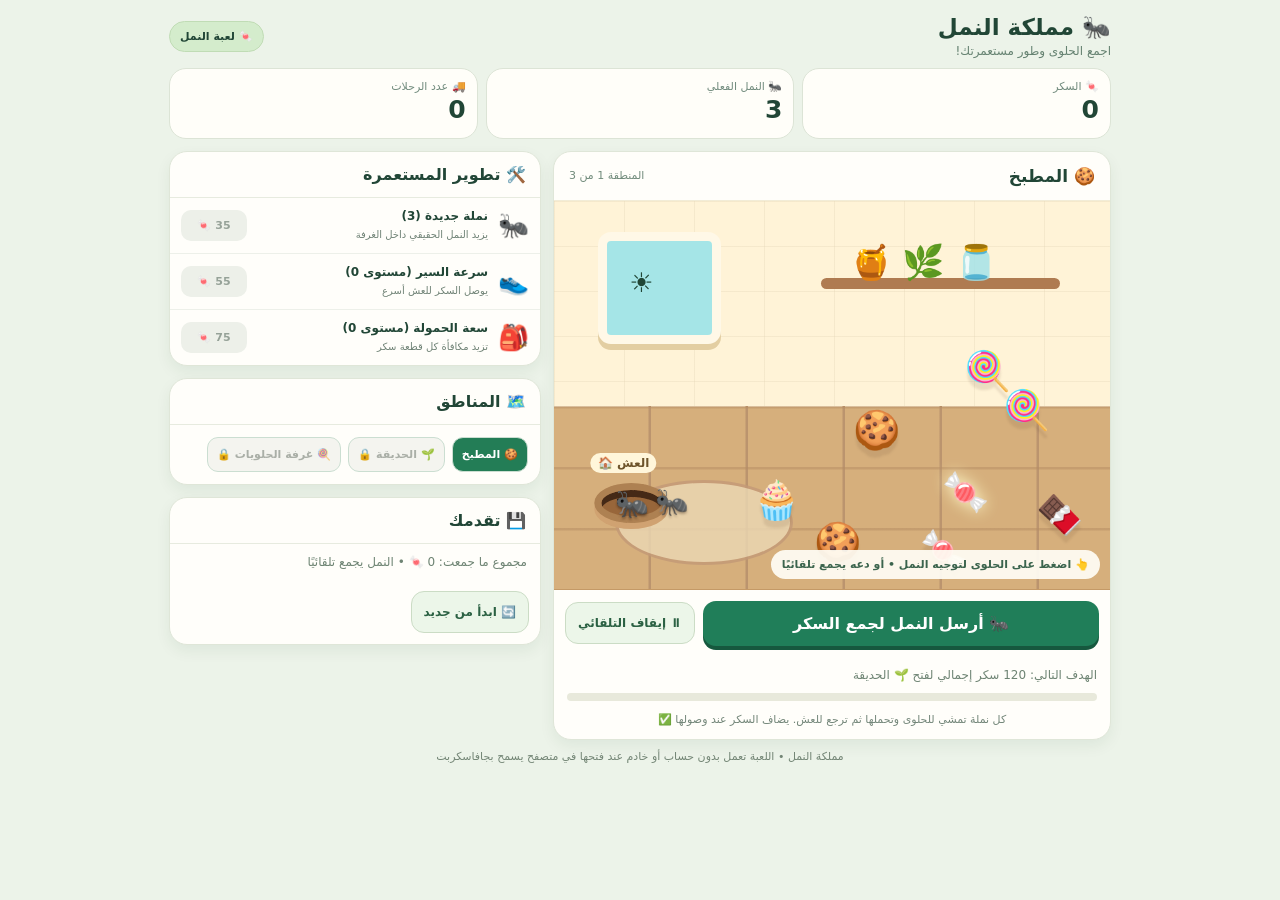
==== index.html @ 4c4f5e4e "Publish playable Ant Kingdom browser game" ====
<!doctype html><html lang="ar" dir="rtl"><head><meta charset="UTF-8"><meta name="viewport" content="width=device-width,initial-scale=1,viewport-fit=cover"><title>مملكة النمل 🐜</title>
<style>
:root{--green:#194d37;--light:#e6f2e1;--gold:#eab957}*{box-sizing:border-box}body{margin:0;background:#ecf3e9;font-family:system-ui,-apple-system,Tahoma,sans-serif;color:#214636}button{font:inherit;cursor:pointer;-webkit-tap-highlight-color:transparent}.shell{max-width:970px;margin:auto;padding:14px}.head{display:flex;justify-content:space-between;align-items:center;margin-bottom:10px;gap:10px}.head h1{font-size:23px;margin:0}.head p{margin:3px 0 0;color:#658271;font-size:12px}.tag{background:#d4eccc;border:1px solid #c0dcb5;padding:8px 10px;border-radius:99px;font-weight:800;font-size:11px}.stats{display:grid;grid-template-columns:repeat(3,1fr);gap:8px;margin-bottom:12px}.stat{border:1px solid #dce4d6;border-radius:17px;background:#fffef9;padding:11px;min-width:0}.stat small{display:block;color:#718b7d;font-size:11px}.stat b{display:block;font-size:25px;line-height:1.35;font-variant-numeric:tabular-nums}.two{display:grid;grid-template-columns:minmax(0,1.5fr) minmax(270px,1fr);gap:12px;align-items:start}.panel{background:#fffefa;border:1px solid #dfe6d8;border-radius:18px;overflow:hidden;box-shadow:0 6px 15px #163b2510}.ptitle{padding:14px 15px;display:flex;align-items:center;justify-content:space-between;gap:8px}.ptitle strong{font-size:17px}.ptitle small{font-size:11px;color:#718b7b}.stage{height:390px;position:relative;overflow:hidden;direction:ltr;background:linear-gradient(#fff3d7 0 53%,#d6af7c 53% 100%);border-top:1px solid #f2ecd7;border-bottom:1px solid #c49966;touch-action:manipulation}.tiles{position:absolute;left:0;top:0;right:0;height:53%;background-image:linear-gradient(90deg,#e4d8b85e 1px,transparent 1px),linear-gradient(#e4d8b85e 1px,transparent 1px);background-size:70px 45px}.floor{position:absolute;inset:53% 0 0;background-image:repeating-linear-gradient(0deg,transparent 0 58px,#b48b6280 59px 61px),repeating-linear-gradient(90deg,transparent 0 94px,#bb946e 95px 97px)}.window{position:absolute;left:8%;top:8%;height:29%;width:22%;background:#a5e5e7;border:9px solid #fff8e7;border-radius:13px;box-shadow:0 6px 0 #e3cea2}.window:before{content:'☀️';position:absolute;left:21%;top:28%;font-size:27px}.shelf{position:absolute;left:48%;top:20%;height:11px;width:43%;background:#af7b51;border-radius:6px}.shelf:before{content:'🍯  🌿  🫙';font-size:34px;position:absolute;bottom:7px;left:12%}.mat{position:absolute;left:11%;bottom:6%;height:22%;width:32%;border:3px solid #c39977;background:#ecd9b5;border-radius:50%;opacity:.8}.nest{position:absolute;left:8%;top:78%;width:74px;height:40px;background:#98663a;border:7px solid #ae8152;box-shadow:inset 0 7px 0 #452916,0 6px 0 #d0a271;border-radius:50%;transform:translate(-5%,-50%)}.nest:after{content:'🏠 العش';position:absolute;left:-11px;bottom:43px;background:#fff6da;border-radius:14px;padding:3px 7px;font-size:12px;white-space:nowrap;font-weight:800;color:#6d542b}.sweet{position:absolute;z-index:2;transform:translate(-50%,-50%);padding:1px;border:0;background:none;font-size:clamp(24px,5vw,38px);filter:drop-shadow(0px 7px 1px #6b4b3622);transition:opacity .2s,scale .15s;touch-action:manipulation}.sweet:active{scale:1.25}.sweet.chosen{filter:drop-shadow(0 0 8px #fffbca)}.sweet:disabled{opacity:0;pointer-events:none}.ant{position:absolute;z-index:3;font-size:27px;width:35px;height:35px;display:grid;place-items:center;pointer-events:none;transform:translate(-50%,-50%);transition:none;filter:drop-shadow(0 2px 1px #3c281b58)}.ant .cargo{position:absolute;right:-11px;top:-9px;font-size:14px}.bubble{position:absolute;z-index:4;background:#fffbe9;border:1px solid #efe0bb;color:#306b48;border-radius:99px;padding:4px 8px;font-size:11px;white-space:nowrap;font-weight:900;transform:translate(-50%,-60%);pointer-events:none;animation:rise 1.1s forwards}@keyframes rise{to{transform:translate(-50%,-50px);opacity:0}}.notice{position:absolute;bottom:10px;right:10px;z-index:4;direction:rtl;font-size:11px;font-weight:800;color:#3b644d;background:#fffdf5ed;border-radius:99px;padding:8px 11px;pointer-events:none}.fallback{position:absolute;z-index:9;top:8px;left:10px;right:10px;background:#fff5d0;border:1px solid #edbb64;padding:9px;border-radius:11px;color:#684b19;font-weight:700;font-size:12px;text-align:center}.controls{display:flex;gap:8px;align-items:center;padding:11px}.primary{border:0;border-radius:13px;background:#207e59;color:white;font-weight:900;padding:13px 17px;flex:1;box-shadow:0 4px 0 #16583e}.secondary{border:1px solid #cbdcc5;border-radius:13px;background:#ecf6e9;padding:13px 12px;font-size:12px;font-weight:900;color:#2b6143}.hint{font-size:11px;color:#738679;padding:0 12px 13px;text-align:center}.progress{height:8px;overflow:hidden;background:#e8e9db;margin:0 13px 12px;border-radius:30px}.progress>div{background:#79b660;height:100%;width:0%;transition:width .2s}.side{display:grid;gap:12px}.heading{padding:13px 14px;font-weight:900;border-bottom:1px solid #e7ebdf}.item{display:flex;align-items:center;gap:9px;border-bottom:1px solid #edf0e9;padding:11px}.item:last-child{border-bottom:0}.item .emo{width:32px;flex-shrink:0;font-size:25px}.item .info{flex:1;min-width:0}.item .info strong{display:block;font-size:12px}.item .info small{font-size:10px;color:#6f8275}.item button{border:0;border-radius:10px;padding:9px 10px;background:#f4df9d;color:#624b24;font-size:11px;font-weight:900;min-width:66px}.item button:disabled{background:#edf0e9;color:#96a298}.status{padding:11px 13px;font-size:12px;color:#6e8473}.rooms{display:flex;flex-wrap:wrap;gap:7px;padding:12px}.room{border:1px solid #cbded1;background:#f4f9ee;color:#326a48;border-radius:11px;padding:10px 9px;font-size:11px;font-weight:800}.room.active{background:#237d56;color:white}.room:disabled{background:#f4f4ef;color:#aaafa7}.toast{position:absolute;z-index:7;bottom:55px;left:50%;transform:translateX(-50%);color:white;background:#174e39;padding:10px 14px;border-radius:99px;font-weight:900;font-size:12px;opacity:0;pointer-events:none;transition:opacity .15s;white-space:nowrap}.toast.show{opacity:1}.end{margin:10px 0;text-align:center;color:#738575;font-size:11px} @media(max-width:690px){.two{grid-template-columns:1fr}.shell{padding:9px}.stage{height:365px}.stats{gap:6px}.stat b{font-size:24px}.stat{padding:10px}.head h1{font-size:20px}}
</style></head><body><div class="shell"><div class="head"><div><h1>🐜 مملكة النمل</h1><p>اجمع الحلوى وطور مستعمرتك!</p></div><span class="tag">🍬 لعبة النمل</span></div><div class="stats"><div class="stat"><small>🍬 السكر</small><b id="score">0</b></div><div class="stat"><small>🐜 النمل الفعلي</small><b id="antCount">3</b></div><div class="stat"><small>🚚 عدد الرحلات</small><b id="deliveries">0</b></div></div><div class="two"><div class="panel"><div class="ptitle"><strong id="roomTitle">🍪 المطبخ</strong><small id="region">المنطقة 1 من 3</small></div><div id="stage" class="stage"><div class="tiles"></div><div class="floor"></div><div class="window"></div><div class="shelf"></div><div class="mat"></div><div class="nest"></div><div id="fallback" class="fallback">⚠️ المعاينة تمنع تشغيل اللعبة. افتحها من موقع ويب في Safari، وليس معاينة الملفات.</div><div id="toast" class="toast"></div><div class="notice">👆 اضغط على الحلوى لتوجيه النمل • أو دعه يجمع تلقائيًا</div></div><div class="controls"><button id="gather" class="primary">🐜 أرسل النمل لجمع السكر</button><button id="autoplay" class="secondary">⏸ إيقاف التلقائي</button></div><div class="status" id="goal">الهدف: اجمع 120 سكر لفتح الحديقة</div><div class="progress"><div id="progress"></div></div><div class="hint">كل نملة تمشي للحلوى وتحملها ثم ترجع للعش. يضاف السكر عند وصولها ✅</div></div><div class="side"><div class="panel"><div class="heading">🛠️ تطوير المستعمرة</div><div id="upgrades"></div></div><div class="panel"><div class="heading">🗺️ المناطق</div><div class="rooms" id="rooms"></div></div><div class="panel"><div class="heading">💾 تقدمك</div><div class="status" id="status">ابدأ بجمع الحلوى!</div><div class="controls"><button class="secondary" id="reset">🔄 ابدأ من جديد</button></div></div></div></div><div class="end">مملكة النمل • اللعبة تعمل بدون حساب أو خادم عند فتحها في متصفح يسمح بجافاسكربت</div></div>
<script>
(function(){'use strict';
var $=id=>document.getElementById(id),stage=$('stage');$('fallback').style.display='none';
var zones=[{name:'🍪 المطبخ',goal:0,color:'#d6af7c'},{name:'🌱 الحديقة',goal:120,color:'#a9cd91'},{name:'🍭 غرفة الحلويات',goal:450,color:'#e8aab4'}];
var fresh=()=>({sugar:0,total:0,ants:3,speed:0,bag:0,deliveries:0,zone:0,unlocked:0,auto:true});
var s=fresh();try{var old=JSON.parse(localStorage.getItem('ant-kingdom-live-v5')||'null');if(old && old.ants>=3){s=Object.assign(fresh(),old);s.ants=Math.max(3,Math.min(12,s.ants));s.zone=Math.min(2,s.zone);s.unlocked=Math.min(2,s.unlocked)}}catch(e){}
var ants=[],candies=[],last=0,saveClock=0,autoclock=0;var spots=[[74,75],[58,59],[85,54],[40,77],[70,90],[91,81],[51,88],[78,44]];
function save(){try{localStorage.setItem('ant-kingdom-live-v5',JSON.stringify(s))}catch(e){}}
function number(n){return Math.floor(n).toLocaleString('en-US')}
function toast(t){var p=$('toast');p.textContent=t;p.classList.add('show');clearTimeout(window.antToast);window.antToast=setTimeout(()=>p.classList.remove('show'),1500)}
function pop(t,x,y){var el=document.createElement('span');el.className='bubble';el.textContent=t;el.style.left=x+'%';el.style.top=y+'%';stage.appendChild(el);setTimeout(()=>el.remove(),1100)}
function newAnt(){var node=document.createElement('div');node.className='ant';node.innerHTML='<span>🐜</span><span class="cargo"></span>';stage.appendChild(node);return {x:14,y:78,phase:'idle',f:null,node:node}}
function ensureAnts(){while(ants.length<s.ants)ants.push(newAnt());while(ants.length>s.ants)ants.pop().node.remove()}
function newCandies(){candies.forEach(c=>c.node.remove());candies=[];spots.forEach((p,i)=>{var node=document.createElement('button');node.type='button';node.className='sweet';node.textContent=['🍬','🍪','🍭','🧁','🍬','🍫','🍪','🍭'][i];node.style.left=p[0]+'%';node.style.top=p[1]+'%';node.setAttribute('aria-label','اجمع الحلوى '+(i+1));stage.appendChild(node);var c={x:p[0],y:p[1],node:node,stock:true,busy:false,respawn:0,value:[9,11,13,16,8,14,12,16][i]};candies.push(c);node.addEventListener('click',()=>send(c))})}
function reward(c){return Math.round(c.value*(1+s.bag*.35)*(1+s.zone*.7))}
function send(c){if(!c.stock||c.busy)return false;var a=ants.find(a=>a.phase==='idle');if(!a){toast('🐜 النمل مشغول، انتظر رجوعه');return false}c.busy=true;a.f=c;a.phase='to';c.node.classList.add('chosen');return true}
function sendOne(){var free=candies.filter(c=>c.stock&&!c.busy);if(!free.length){toast('⏳ انتظر ظهور حلوى جديدة');return}if(!send(free[Math.floor(Math.random()*free.length)]))return;toast('🐜 النملة انطلقت للحلوى')}
function move(a,x,y,dt){var dx=x-a.x,dy=y-a.y,dist=Math.hypot(dx,dy),speed=(19+s.speed*6)*dt;if(dist<=speed){a.x=x;a.y=y;return true}a.x+=dx/dist*speed;a.y+=dy/dist*speed;return false}
function redraw(){ants.forEach(a=>{a.node.style.left=a.x+'%';a.node.style.top=a.y+'%';a.node.querySelector('.cargo').textContent=a.phase==='back'?'🍬':''});$('score').textContent=number(s.sugar);$('antCount').textContent=number(ants.length);$('deliveries').textContent=number(s.deliveries)}
var upgradeDefs=[{id:'worker',icon:'🐜',name:'نملة جديدة',desc:'يزيد النمل الحقيقي داخل الغرفة',cost:35},{id:'speed',icon:'👟',name:'سرعة السير',desc:'يوصل السكر للعش أسرع',cost:55},{id:'bag',icon:'🎒',name:'سعة الحمولة',desc:'تزيد مكافأة كل قطعة سكر',cost:75}];
function cost(u){var level=u.id==='worker'?s.ants-3:s[u.id];return Math.round(u.cost*Math.pow(1.62,level))}
function hud(){redraw();$('roomTitle').textContent=zones[s.zone].name;$('region').textContent='المنطقة '+(s.zone+1)+' من 3';var target=zones[s.unlocked+1];$('goal').textContent=target?'الهدف التالي: '+number(target.goal)+' سكر إجمالي لفتح '+target.name:'🏆 فتحت كل المناطق!';$('progress').style.width=target?Math.min(100,s.total/target.goal*100)+'%':'100%';$('autoplay').textContent=s.auto?'⏸ إيقاف التلقائي':'▶️ تشغيل التلقائي';$('status').textContent='مجموع ما جمعت: '+number(s.total)+' 🍬 • '+(s.auto?'النمل يجمع تلقائيًا':'التحكم يدوي');$('upgrades').innerHTML=upgradeDefs.map(u=>{var p=cost(u),disabled=s.sugar<p||(u.id==='worker'&&s.ants>=12);return '<div class="item"><span class="emo">'+u.icon+'</span><div class="info"><strong>'+u.name+(u.id==='worker'?' ('+s.ants+')':' (مستوى '+s[u.id]+')')+'</strong><small>'+u.desc+'</small></div><button data-up="'+u.id+'" '+(disabled?'disabled':'')+'>'+number(p)+' 🍬</button></div>'}).join('');$('rooms').innerHTML=zones.map((z,i)=>'<button class="room '+(s.zone===i?'active':'')+'" data-zone="'+i+'" '+(i>s.unlocked?'disabled':'')+'>'+z.name+(i>s.unlocked?' 🔒':'')+'</button>').join('')}
$('upgrades').addEventListener('click',function(e){var b=e.target.closest('[data-up]');if(!b)return;var u=upgradeDefs.find(x=>x.id===b.dataset.up),p=cost(u);if(s.sugar<p)return;s.sugar-=p;if(u.id==='worker'){s.ants++;ensureAnts()}else s[u.id]++;toast('✅ تم شراء '+u.name);hud();save()});
$('rooms').addEventListener('click',function(e){var b=e.target.closest('[data-zone]');if(!b)return;var i=Number(b.dataset.zone);if(i>s.unlocked)return;s.zone=i;var wall=zones[i].color;stage.style.background='linear-gradient(#fff3d7 0 53%,'+wall+' 53% 100%)';newCandies();ants.forEach(a=>{a.phase='idle';a.f=null;a.x=14;a.y=78});toast('📍 وصلت '+zones[i].name);hud();save()});
$('gather').addEventListener('click',sendOne);$('autoplay').addEventListener('click',()=>{s.auto=!s.auto;hud();save()});$('reset').addEventListener('click',()=>{if(!confirm('تبغى تبدأ لعبة جديدة وتحذف التقدم؟'))return;s=fresh();ensureAnts();newCandies();hud();save()});
function frame(t){var dt=last?Math.min(.05,(t-last)/1000):0;last=t;autoclock+=dt;saveClock+=dt;if(s.auto&&autoclock>.66){autoclock=0;var a=ants.find(a=>a.phase==='idle'),c=candies.find(c=>c.stock&&!c.busy);if(a&&c)send(c)}candies.forEach(c=>{if(c.respawn>0){c.respawn-=dt;if(c.respawn<=0){c.stock=true;c.busy=false;c.node.disabled=false;c.node.classList.remove('chosen')}}});ants.forEach(a=>{if(a.phase==='to'){if(move(a,a.f.x,a.f.y,dt)){a.phase='back';a.f.stock=false;a.f.node.disabled=true;a.f.node.classList.remove('chosen')}}else if(a.phase==='back'){if(move(a,14,78,dt)){var c=a.f,pts=reward(c);s.sugar+=pts;s.total+=pts;s.deliveries++;c.busy=false;c.respawn=2.4;a.f=null;a.phase='idle';pop('+'+pts+' 🍬',16,69);if(s.unlocked<2 && s.total>=zones[s.unlocked+1].goal){s.unlocked++;toast('🎉 منطقة جديدة انفتحت!')}hud();save()}}});redraw();if(saveClock>6){save();saveClock=0}requestAnimationFrame(frame)}
ensureAnts();newCandies();hud();requestAnimationFrame(frame);
window.AntGame={state:()=>Object.assign({},s,{visibleAnts:ants.length}),dispatch:sendOne,grant:n=>{s.sugar+=n;s.total+=n;while(s.unlocked<2&&s.total>=zones[s.unlocked+1].goal)s.unlocked++;hud()}};
})();
</script></body></html>
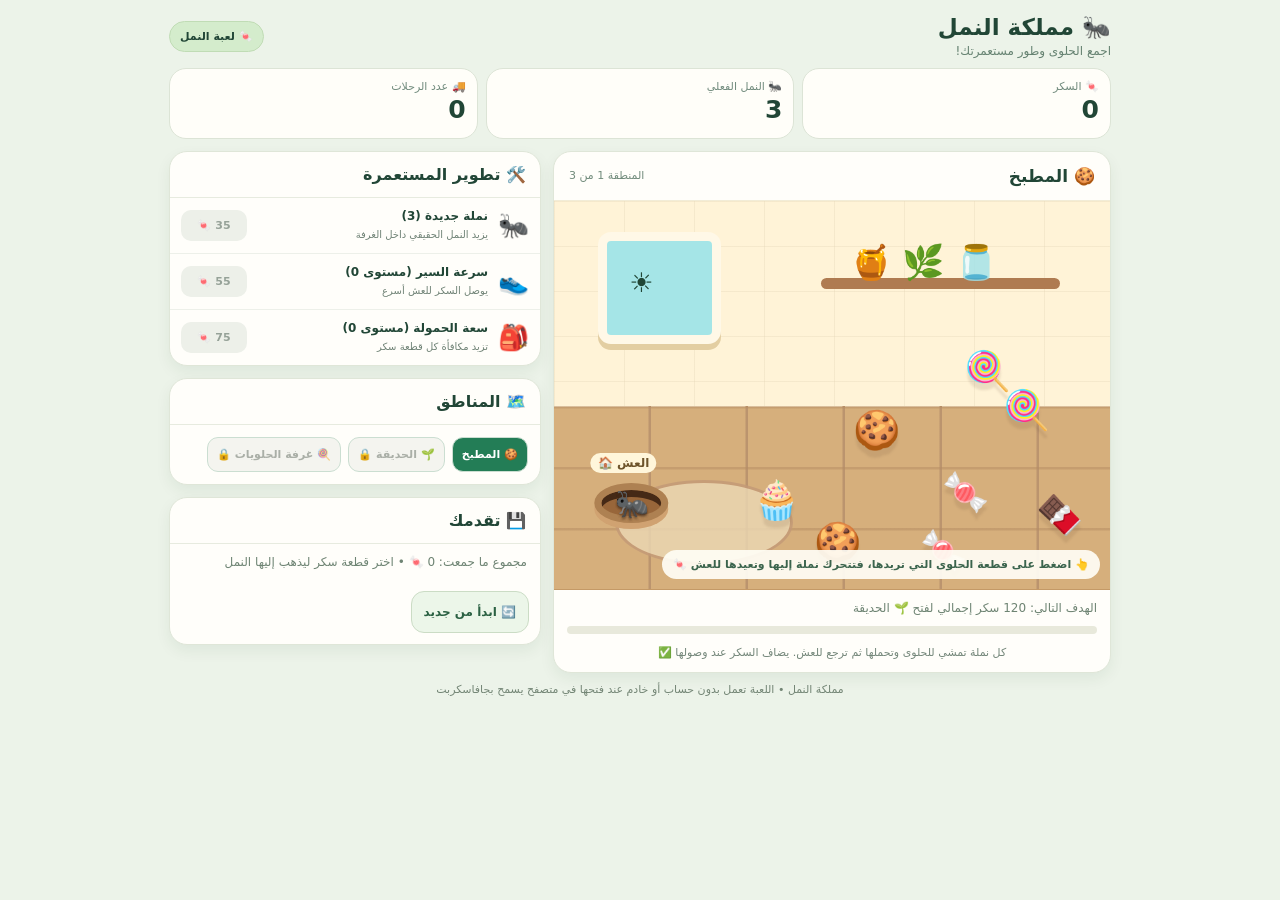
==== commit 049fb351: "Make ant collection tap-to-select only; remove manual and autoplay buttons" ====
--- a/index.html
+++ b/index.html
@@ -1,14 +1,15 @@
 <!doctype html><html lang="ar" dir="rtl"><head><meta charset="UTF-8"><meta name="viewport" content="width=device-width,initial-scale=1,viewport-fit=cover"><title>مملكة النمل 🐜</title>
 <style>
 :root{--green:#194d37;--light:#e6f2e1;--gold:#eab957}*{box-sizing:border-box}body{margin:0;background:#ecf3e9;font-family:system-ui,-apple-system,Tahoma,sans-serif;color:#214636}button{font:inherit;cursor:pointer;-webkit-tap-highlight-color:transparent}.shell{max-width:970px;margin:auto;padding:14px}.head{display:flex;justify-content:space-between;align-items:center;margin-bottom:10px;gap:10px}.head h1{font-size:23px;margin:0}.head p{margin:3px 0 0;color:#658271;font-size:12px}.tag{background:#d4eccc;border:1px solid #c0dcb5;padding:8px 10px;border-radius:99px;font-weight:800;font-size:11px}.stats{display:grid;grid-template-columns:repeat(3,1fr);gap:8px;margin-bottom:12px}.stat{border:1px solid #dce4d6;border-radius:17px;background:#fffef9;padding:11px;min-width:0}.stat small{display:block;color:#718b7d;font-size:11px}.stat b{display:block;font-size:25px;line-height:1.35;font-variant-numeric:tabular-nums}.two{display:grid;grid-template-columns:minmax(0,1.5fr) minmax(270px,1fr);gap:12px;align-items:start}.panel{background:#fffefa;border:1px solid #dfe6d8;border-radius:18px;overflow:hidden;box-shadow:0 6px 15px #163b2510}.ptitle{padding:14px 15px;display:flex;align-items:center;justify-content:space-between;gap:8px}.ptitle strong{font-size:17px}.ptitle small{font-size:11px;color:#718b7b}.stage{height:390px;position:relative;overflow:hidden;direction:ltr;background:linear-gradient(#fff3d7 0 53%,#d6af7c 53% 100%);border-top:1px solid #f2ecd7;border-bottom:1px solid #c49966;touch-action:manipulation}.tiles{position:absolute;left:0;top:0;right:0;height:53%;background-image:linear-gradient(90deg,#e4d8b85e 1px,transparent 1px),linear-gradient(#e4d8b85e 1px,transparent 1px);background-size:70px 45px}.floor{position:absolute;inset:53% 0 0;background-image:repeating-linear-gradient(0deg,transparent 0 58px,#b48b6280 59px 61px),repeating-linear-gradient(90deg,transparent 0 94px,#bb946e 95px 97px)}.window{position:absolute;left:8%;top:8%;height:29%;width:22%;background:#a5e5e7;border:9px solid #fff8e7;border-radius:13px;box-shadow:0 6px 0 #e3cea2}.window:before{content:'☀️';position:absolute;left:21%;top:28%;font-size:27px}.shelf{position:absolute;left:48%;top:20%;height:11px;width:43%;background:#af7b51;border-radius:6px}.shelf:before{content:'🍯  🌿  🫙';font-size:34px;position:absolute;bottom:7px;left:12%}.mat{position:absolute;left:11%;bottom:6%;height:22%;width:32%;border:3px solid #c39977;background:#ecd9b5;border-radius:50%;opacity:.8}.nest{position:absolute;left:8%;top:78%;width:74px;height:40px;background:#98663a;border:7px solid #ae8152;box-shadow:inset 0 7px 0 #452916,0 6px 0 #d0a271;border-radius:50%;transform:translate(-5%,-50%)}.nest:after{content:'🏠 العش';position:absolute;left:-11px;bottom:43px;background:#fff6da;border-radius:14px;padding:3px 7px;font-size:12px;white-space:nowrap;font-weight:800;color:#6d542b}.sweet{position:absolute;z-index:2;transform:translate(-50%,-50%);padding:1px;border:0;background:none;font-size:clamp(24px,5vw,38px);filter:drop-shadow(0px 7px 1px #6b4b3622);transition:opacity .2s,scale .15s;touch-action:manipulation}.sweet:active{scale:1.25}.sweet.chosen{filter:drop-shadow(0 0 8px #fffbca)}.sweet:disabled{opacity:0;pointer-events:none}.ant{position:absolute;z-index:3;font-size:27px;width:35px;height:35px;display:grid;place-items:center;pointer-events:none;transform:translate(-50%,-50%);transition:none;filter:drop-shadow(0 2px 1px #3c281b58)}.ant .cargo{position:absolute;right:-11px;top:-9px;font-size:14px}.bubble{position:absolute;z-index:4;background:#fffbe9;border:1px solid #efe0bb;color:#306b48;border-radius:99px;padding:4px 8px;font-size:11px;white-space:nowrap;font-weight:900;transform:translate(-50%,-60%);pointer-events:none;animation:rise 1.1s forwards}@keyframes rise{to{transform:translate(-50%,-50px);opacity:0}}.notice{position:absolute;bottom:10px;right:10px;z-index:4;direction:rtl;font-size:11px;font-weight:800;color:#3b644d;background:#fffdf5ed;border-radius:99px;padding:8px 11px;pointer-events:none}.fallback{position:absolute;z-index:9;top:8px;left:10px;right:10px;background:#fff5d0;border:1px solid #edbb64;padding:9px;border-radius:11px;color:#684b19;font-weight:700;font-size:12px;text-align:center}.controls{display:flex;gap:8px;align-items:center;padding:11px}.primary{border:0;border-radius:13px;background:#207e59;color:white;font-weight:900;padding:13px 17px;flex:1;box-shadow:0 4px 0 #16583e}.secondary{border:1px solid #cbdcc5;border-radius:13px;background:#ecf6e9;padding:13px 12px;font-size:12px;font-weight:900;color:#2b6143}.hint{font-size:11px;color:#738679;padding:0 12px 13px;text-align:center}.progress{height:8px;overflow:hidden;background:#e8e9db;margin:0 13px 12px;border-radius:30px}.progress>div{background:#79b660;height:100%;width:0%;transition:width .2s}.side{display:grid;gap:12px}.heading{padding:13px 14px;font-weight:900;border-bottom:1px solid #e7ebdf}.item{display:flex;align-items:center;gap:9px;border-bottom:1px solid #edf0e9;padding:11px}.item:last-child{border-bottom:0}.item .emo{width:32px;flex-shrink:0;font-size:25px}.item .info{flex:1;min-width:0}.item .info strong{display:block;font-size:12px}.item .info small{font-size:10px;color:#6f8275}.item button{border:0;border-radius:10px;padding:9px 10px;background:#f4df9d;color:#624b24;font-size:11px;font-weight:900;min-width:66px}.item button:disabled{background:#edf0e9;color:#96a298}.status{padding:11px 13px;font-size:12px;color:#6e8473}.rooms{display:flex;flex-wrap:wrap;gap:7px;padding:12px}.room{border:1px solid #cbded1;background:#f4f9ee;color:#326a48;border-radius:11px;padding:10px 9px;font-size:11px;font-weight:800}.room.active{background:#237d56;color:white}.room:disabled{background:#f4f4ef;color:#aaafa7}.toast{position:absolute;z-index:7;bottom:55px;left:50%;transform:translateX(-50%);color:white;background:#174e39;padding:10px 14px;border-radius:99px;font-weight:900;font-size:12px;opacity:0;pointer-events:none;transition:opacity .15s;white-space:nowrap}.toast.show{opacity:1}.end{margin:10px 0;text-align:center;color:#738575;font-size:11px} @media(max-width:690px){.two{grid-template-columns:1fr}.shell{padding:9px}.stage{height:365px}.stats{gap:6px}.stat b{font-size:24px}.stat{padding:10px}.head h1{font-size:20px}}
-</style></head><body><div class="shell"><div class="head"><div><h1>🐜 مملكة النمل</h1><p>اجمع الحلوى وطور مستعمرتك!</p></div><span class="tag">🍬 لعبة النمل</span></div><div class="stats"><div class="stat"><small>🍬 السكر</small><b id="score">0</b></div><div class="stat"><small>🐜 النمل الفعلي</small><b id="antCount">3</b></div><div class="stat"><small>🚚 عدد الرحلات</small><b id="deliveries">0</b></div></div><div class="two"><div class="panel"><div class="ptitle"><strong id="roomTitle">🍪 المطبخ</strong><small id="region">المنطقة 1 من 3</small></div><div id="stage" class="stage"><div class="tiles"></div><div class="floor"></div><div class="window"></div><div class="shelf"></div><div class="mat"></div><div class="nest"></div><div id="fallback" class="fallback">⚠️ المعاينة تمنع تشغيل اللعبة. افتحها من موقع ويب في Safari، وليس معاينة الملفات.</div><div id="toast" class="toast"></div><div class="notice">👆 اضغط على الحلوى لتوجيه النمل • أو دعه يجمع تلقائيًا</div></div><div class="controls"><button id="gather" class="primary">🐜 أرسل النمل لجمع السكر</button><button id="autoplay" class="secondary">⏸ إيقاف التلقائي</button></div><div class="status" id="goal">الهدف: اجمع 120 سكر لفتح الحديقة</div><div class="progress"><div id="progress"></div></div><div class="hint">كل نملة تمشي للحلوى وتحملها ثم ترجع للعش. يضاف السكر عند وصولها ✅</div></div><div class="side"><div class="panel"><div class="heading">🛠️ تطوير المستعمرة</div><div id="upgrades"></div></div><div class="panel"><div class="heading">🗺️ المناطق</div><div class="rooms" id="rooms"></div></div><div class="panel"><div class="heading">💾 تقدمك</div><div class="status" id="status">ابدأ بجمع الحلوى!</div><div class="controls"><button class="secondary" id="reset">🔄 ابدأ من جديد</button></div></div></div></div><div class="end">مملكة النمل • اللعبة تعمل بدون حساب أو خادم عند فتحها في متصفح يسمح بجافاسكربت</div></div>
+</style></head><body><div class="shell"><div class="head"><div><h1>🐜 مملكة النمل</h1><p>اجمع الحلوى وطور مستعمرتك!</p></div><span class="tag">🍬 لعبة النمل</span></div><div class="stats"><div class="stat"><small>🍬 السكر</small><b id="score">0</b></div><div class="stat"><small>🐜 النمل الفعلي</small><b id="antCount">3</b></div><div class="stat"><small>🚚 عدد الرحلات</small><b id="deliveries">0</b></div></div><div class="two"><div class="panel"><div class="ptitle"><strong id="roomTitle">🍪 المطبخ</strong><small id="region">المنطقة 1 من 3</small></div><div id="stage" class="stage"><div class="tiles"></div><div class="floor"></div><div class="window"></div><div class="shelf"></div><div class="mat"></div><div class="nest"></div><div id="fallback" class="fallback">⚠️ المعاينة تمنع تشغيل اللعبة. افتحها من موقع ويب في Safari، وليس معاينة الملفات.</div><div id="toast" class="toast"></div><div class="notice">👆 اضغط على قطعة الحلوى التي تريدها، فتتحرك نملة إليها وتعيدها للعش 🍬</div></div><div class="status" id="goal">الهدف: اجمع 120 سكر لفتح الحديقة</div><div class="progress"><div id="progress"></div></div><div class="hint">كل نملة تمشي للحلوى وتحملها ثم ترجع للعش. يضاف السكر عند وصولها ✅</div></div><div class="side"><div class="panel"><div class="heading">🛠️ تطوير المستعمرة</div><div id="upgrades"></div></div><div class="panel"><div class="heading">🗺️ المناطق</div><div class="rooms" id="rooms"></div></div><div class="panel"><div class="heading">💾 تقدمك</div><div class="status" id="status">ابدأ بجمع الحلوى!</div><div class="controls"><button class="secondary" id="reset">🔄 ابدأ من جديد</button></div></div></div></div><div class="end">مملكة النمل • اللعبة تعمل بدون حساب أو خادم عند فتحها في متصفح يسمح بجافاسكربت</div></div>
 <script>
 (function(){'use strict';
 var $=id=>document.getElementById(id),stage=$('stage');$('fallback').style.display='none';
 var zones=[{name:'🍪 المطبخ',goal:0,color:'#d6af7c'},{name:'🌱 الحديقة',goal:120,color:'#a9cd91'},{name:'🍭 غرفة الحلويات',goal:450,color:'#e8aab4'}];
-var fresh=()=>({sugar:0,total:0,ants:3,speed:0,bag:0,deliveries:0,zone:0,unlocked:0,auto:true});
+var fresh=()=>({sugar:0,total:0,ants:3,speed:0,bag:0,deliveries:0,zone:0,unlocked:0,auto:false});
 var s=fresh();try{var old=JSON.parse(localStorage.getItem('ant-kingdom-live-v5')||'null');if(old && old.ants>=3){s=Object.assign(fresh(),old);s.ants=Math.max(3,Math.min(12,s.ants));s.zone=Math.min(2,s.zone);s.unlocked=Math.min(2,s.unlocked)}}catch(e){}
-var ants=[],candies=[],last=0,saveClock=0,autoclock=0;var spots=[[74,75],[58,59],[85,54],[40,77],[70,90],[91,81],[51,88],[78,44]];
+s.auto=false;
+var ants=[],candies=[],last=0,saveClock=0;var spots=[[74,75],[58,59],[85,54],[40,77],[70,90],[91,81],[51,88],[78,44]];
 function save(){try{localStorage.setItem('ant-kingdom-live-v5',JSON.stringify(s))}catch(e){}}
 function number(n){return Math.floor(n).toLocaleString('en-US')}
 function toast(t){var p=$('toast');p.textContent=t;p.classList.add('show');clearTimeout(window.antToast);window.antToast=setTimeout(()=>p.classList.remove('show'),1500)}
@@ -17,18 +18,18 @@
 function ensureAnts(){while(ants.length<s.ants)ants.push(newAnt());while(ants.length>s.ants)ants.pop().node.remove()}
 function newCandies(){candies.forEach(c=>c.node.remove());candies=[];spots.forEach((p,i)=>{var node=document.createElement('button');node.type='button';node.className='sweet';node.textContent=['🍬','🍪','🍭','🧁','🍬','🍫','🍪','🍭'][i];node.style.left=p[0]+'%';node.style.top=p[1]+'%';node.setAttribute('aria-label','اجمع الحلوى '+(i+1));stage.appendChild(node);var c={x:p[0],y:p[1],node:node,stock:true,busy:false,respawn:0,value:[9,11,13,16,8,14,12,16][i]};candies.push(c);node.addEventListener('click',()=>send(c))})}
 function reward(c){return Math.round(c.value*(1+s.bag*.35)*(1+s.zone*.7))}
-function send(c){if(!c.stock||c.busy)return false;var a=ants.find(a=>a.phase==='idle');if(!a){toast('🐜 النمل مشغول، انتظر رجوعه');return false}c.busy=true;a.f=c;a.phase='to';c.node.classList.add('chosen');return true}
+function send(c){if(!c.stock||c.busy)return false;var a=ants.find(a=>a.phase==='idle');if(!a){toast('🐜 النمل مشغول، انتظر رجوعه');return false}c.busy=true;a.f=c;a.phase='to';c.node.classList.add('chosen');toast('🐜 النملة رايحة للحلوى اللي اخترتها');return true}
 function sendOne(){var free=candies.filter(c=>c.stock&&!c.busy);if(!free.length){toast('⏳ انتظر ظهور حلوى جديدة');return}if(!send(free[Math.floor(Math.random()*free.length)]))return;toast('🐜 النملة انطلقت للحلوى')}
 function move(a,x,y,dt){var dx=x-a.x,dy=y-a.y,dist=Math.hypot(dx,dy),speed=(19+s.speed*6)*dt;if(dist<=speed){a.x=x;a.y=y;return true}a.x+=dx/dist*speed;a.y+=dy/dist*speed;return false}
 function redraw(){ants.forEach(a=>{a.node.style.left=a.x+'%';a.node.style.top=a.y+'%';a.node.querySelector('.cargo').textContent=a.phase==='back'?'🍬':''});$('score').textContent=number(s.sugar);$('antCount').textContent=number(ants.length);$('deliveries').textContent=number(s.deliveries)}
 var upgradeDefs=[{id:'worker',icon:'🐜',name:'نملة جديدة',desc:'يزيد النمل الحقيقي داخل الغرفة',cost:35},{id:'speed',icon:'👟',name:'سرعة السير',desc:'يوصل السكر للعش أسرع',cost:55},{id:'bag',icon:'🎒',name:'سعة الحمولة',desc:'تزيد مكافأة كل قطعة سكر',cost:75}];
 function cost(u){var level=u.id==='worker'?s.ants-3:s[u.id];return Math.round(u.cost*Math.pow(1.62,level))}
-function hud(){redraw();$('roomTitle').textContent=zones[s.zone].name;$('region').textContent='المنطقة '+(s.zone+1)+' من 3';var target=zones[s.unlocked+1];$('goal').textContent=target?'الهدف التالي: '+number(target.goal)+' سكر إجمالي لفتح '+target.name:'🏆 فتحت كل المناطق!';$('progress').style.width=target?Math.min(100,s.total/target.goal*100)+'%':'100%';$('autoplay').textContent=s.auto?'⏸ إيقاف التلقائي':'▶️ تشغيل التلقائي';$('status').textContent='مجموع ما جمعت: '+number(s.total)+' 🍬 • '+(s.auto?'النمل يجمع تلقائيًا':'التحكم يدوي');$('upgrades').innerHTML=upgradeDefs.map(u=>{var p=cost(u),disabled=s.sugar<p||(u.id==='worker'&&s.ants>=12);return '<div class="item"><span class="emo">'+u.icon+'</span><div class="info"><strong>'+u.name+(u.id==='worker'?' ('+s.ants+')':' (مستوى '+s[u.id]+')')+'</strong><small>'+u.desc+'</small></div><button data-up="'+u.id+'" '+(disabled?'disabled':'')+'>'+number(p)+' 🍬</button></div>'}).join('');$('rooms').innerHTML=zones.map((z,i)=>'<button class="room '+(s.zone===i?'active':'')+'" data-zone="'+i+'" '+(i>s.unlocked?'disabled':'')+'>'+z.name+(i>s.unlocked?' 🔒':'')+'</button>').join('')}
+function hud(){redraw();$('roomTitle').textContent=zones[s.zone].name;$('region').textContent='المنطقة '+(s.zone+1)+' من 3';var target=zones[s.unlocked+1];$('goal').textContent=target?'الهدف التالي: '+number(target.goal)+' سكر إجمالي لفتح '+target.name:'🏆 فتحت كل المناطق!';$('progress').style.width=target?Math.min(100,s.total/target.goal*100)+'%':'100%';$('status').textContent='مجموع ما جمعت: '+number(s.total)+' 🍬 • اختر قطعة سكر ليذهب إليها النمل';$('upgrades').innerHTML=upgradeDefs.map(u=>{var p=cost(u),disabled=s.sugar<p||(u.id==='worker'&&s.ants>=12);return '<div class="item"><span class="emo">'+u.icon+'</span><div class="info"><strong>'+u.name+(u.id==='worker'?' ('+s.ants+')':' (مستوى '+s[u.id]+')')+'</strong><small>'+u.desc+'</small></div><button data-up="'+u.id+'" '+(disabled?'disabled':'')+'>'+number(p)+' 🍬</button></div>'}).join('');$('rooms').innerHTML=zones.map((z,i)=>'<button class="room '+(s.zone===i?'active':'')+'" data-zone="'+i+'" '+(i>s.unlocked?'disabled':'')+'>'+z.name+(i>s.unlocked?' 🔒':'')+'</button>').join('')}
 $('upgrades').addEventListener('click',function(e){var b=e.target.closest('[data-up]');if(!b)return;var u=upgradeDefs.find(x=>x.id===b.dataset.up),p=cost(u);if(s.sugar<p)return;s.sugar-=p;if(u.id==='worker'){s.ants++;ensureAnts()}else s[u.id]++;toast('✅ تم شراء '+u.name);hud();save()});
 $('rooms').addEventListener('click',function(e){var b=e.target.closest('[data-zone]');if(!b)return;var i=Number(b.dataset.zone);if(i>s.unlocked)return;s.zone=i;var wall=zones[i].color;stage.style.background='linear-gradient(#fff3d7 0 53%,'+wall+' 53% 100%)';newCandies();ants.forEach(a=>{a.phase='idle';a.f=null;a.x=14;a.y=78});toast('📍 وصلت '+zones[i].name);hud();save()});
-$('gather').addEventListener('click',sendOne);$('autoplay').addEventListener('click',()=>{s.auto=!s.auto;hud();save()});$('reset').addEventListener('click',()=>{if(!confirm('تبغى تبدأ لعبة جديدة وتحذف التقدم؟'))return;s=fresh();ensureAnts();newCandies();hud();save()});
-function frame(t){var dt=last?Math.min(.05,(t-last)/1000):0;last=t;autoclock+=dt;saveClock+=dt;if(s.auto&&autoclock>.66){autoclock=0;var a=ants.find(a=>a.phase==='idle'),c=candies.find(c=>c.stock&&!c.busy);if(a&&c)send(c)}candies.forEach(c=>{if(c.respawn>0){c.respawn-=dt;if(c.respawn<=0){c.stock=true;c.busy=false;c.node.disabled=false;c.node.classList.remove('chosen')}}});ants.forEach(a=>{if(a.phase==='to'){if(move(a,a.f.x,a.f.y,dt)){a.phase='back';a.f.stock=false;a.f.node.disabled=true;a.f.node.classList.remove('chosen')}}else if(a.phase==='back'){if(move(a,14,78,dt)){var c=a.f,pts=reward(c);s.sugar+=pts;s.total+=pts;s.deliveries++;c.busy=false;c.respawn=2.4;a.f=null;a.phase='idle';pop('+'+pts+' 🍬',16,69);if(s.unlocked<2 && s.total>=zones[s.unlocked+1].goal){s.unlocked++;toast('🎉 منطقة جديدة انفتحت!')}hud();save()}}});redraw();if(saveClock>6){save();saveClock=0}requestAnimationFrame(frame)}
+$('reset').addEventListener('click',()=>{if(!confirm('تبغى تبدأ لعبة جديدة وتحذف التقدم؟'))return;s=fresh();ensureAnts();newCandies();hud();save()});
+function frame(t){var dt=last?Math.min(.05,(t-last)/1000):0;last=t;saveClock+=dt;candies.forEach(c=>{if(c.respawn>0){c.respawn-=dt;if(c.respawn<=0){c.stock=true;c.busy=false;c.node.disabled=false;c.node.classList.remove('chosen')}}});ants.forEach(a=>{if(a.phase==='to'){if(move(a,a.f.x,a.f.y,dt)){a.phase='back';a.f.stock=false;a.f.node.disabled=true;a.f.node.classList.remove('chosen')}}else if(a.phase==='back'){if(move(a,14,78,dt)){var c=a.f,pts=reward(c);s.sugar+=pts;s.total+=pts;s.deliveries++;c.busy=false;c.respawn=2.4;a.f=null;a.phase='idle';pop('+'+pts+' 🍬',16,69);if(s.unlocked<2 && s.total>=zones[s.unlocked+1].goal){s.unlocked++;toast('🎉 منطقة جديدة انفتحت!')}hud();save()}}});redraw();if(saveClock>6){save();saveClock=0}requestAnimationFrame(frame)}
 ensureAnts();newCandies();hud();requestAnimationFrame(frame);
-window.AntGame={state:()=>Object.assign({},s,{visibleAnts:ants.length}),dispatch:sendOne,grant:n=>{s.sugar+=n;s.total+=n;while(s.unlocked<2&&s.total>=zones[s.unlocked+1].goal)s.unlocked++;hud()}};
+window.AntGame={state:()=>Object.assign({},s,{visibleAnts:ants.length}),grant:n=>{s.sugar+=n;s.total+=n;while(s.unlocked<2&&s.total>=zones[s.unlocked+1].goal)s.unlocked++;hud()}};
 })();
 </script></body></html>
